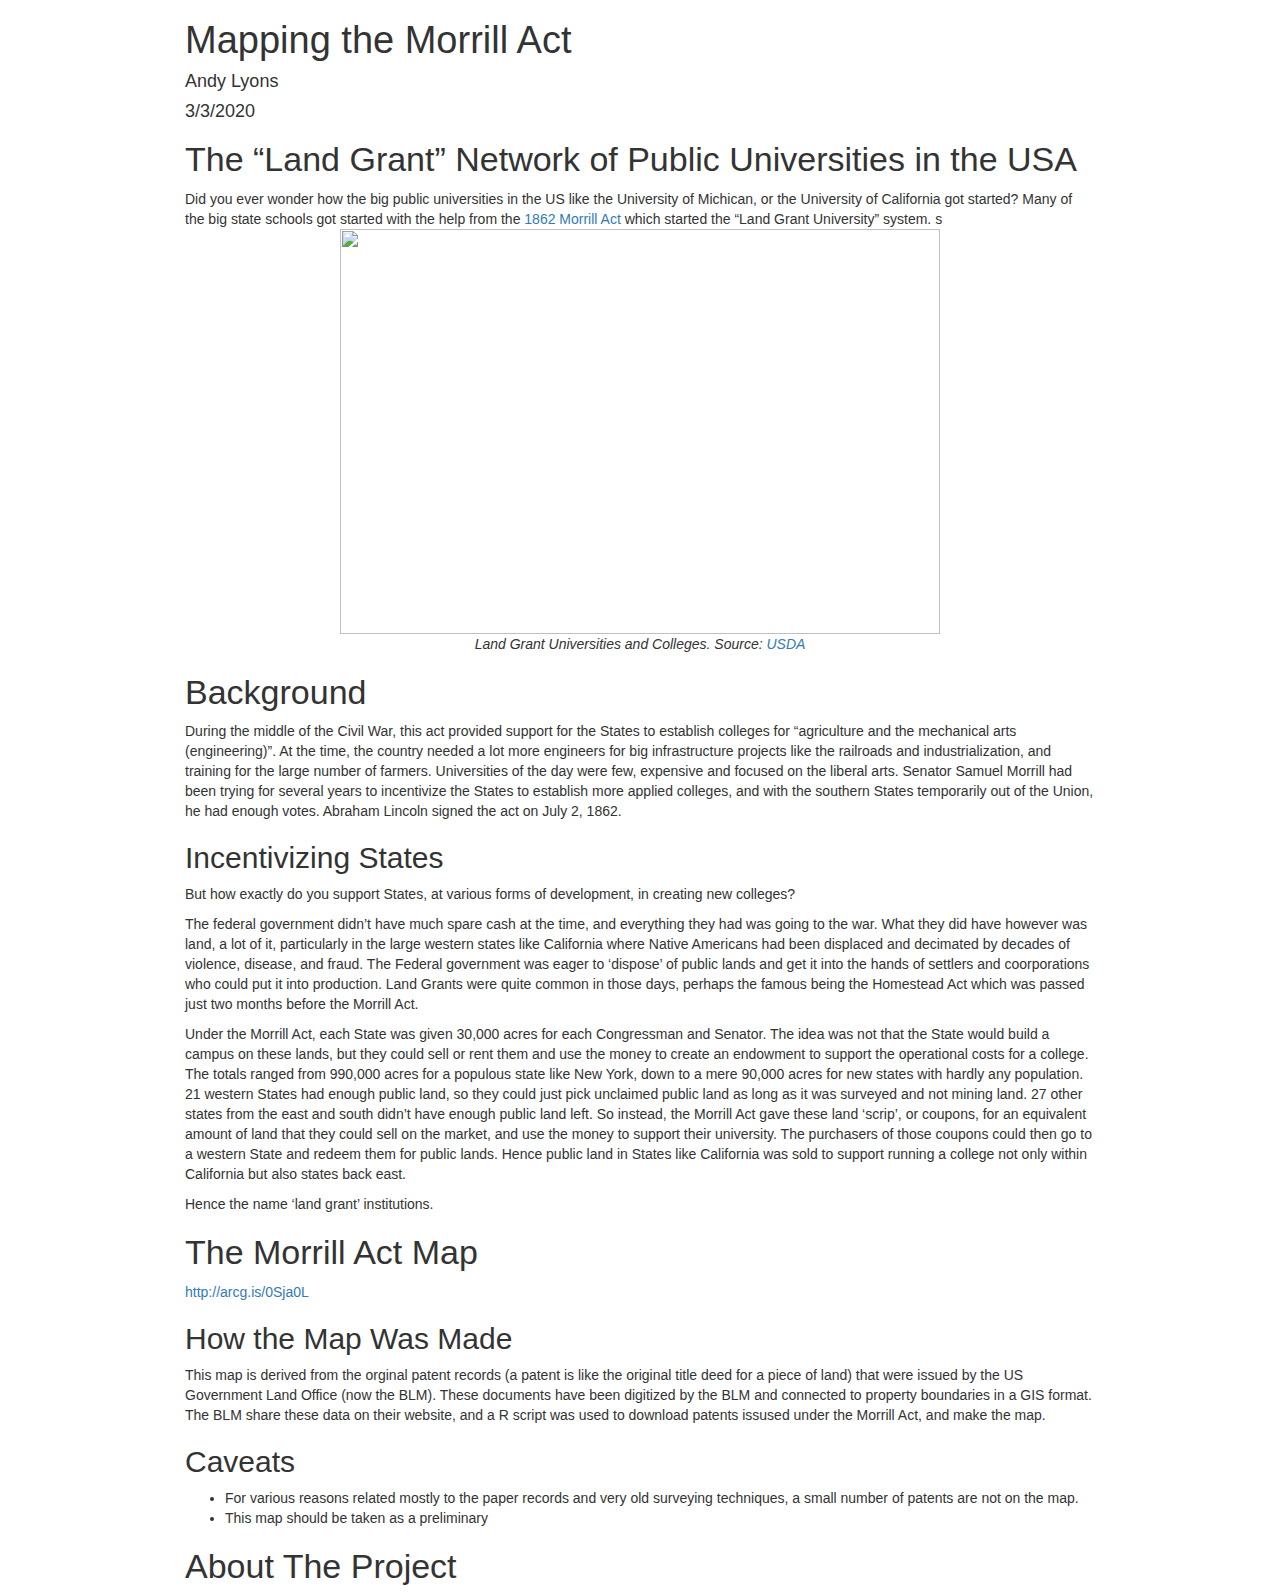
==== docs/index.html @ ad0f4455 "Update to docs" ====
<!DOCTYPE html>

<html>

<head>

<meta charset="utf-8" />
<meta name="generator" content="pandoc" />
<meta http-equiv="X-UA-Compatible" content="IE=EDGE" />


<meta name="author" content="Andy Lyons" />


<title>Mapping the Morrill Act</title>

<script src="lib/jquery-1.11.3/jquery.min.js"></script>
<meta name="viewport" content="width=device-width, initial-scale=1" />
<link href="lib/bootstrap-3.3.5/css/bootstrap.min.css" rel="stylesheet" />
<script src="lib/bootstrap-3.3.5/js/bootstrap.min.js"></script>
<script src="lib/bootstrap-3.3.5/shim/html5shiv.min.js"></script>
<script src="lib/bootstrap-3.3.5/shim/respond.min.js"></script>
<script src="lib/navigation-1.1/tabsets.js"></script>
<link href="lib/highlightjs-9.12.0/default.css" rel="stylesheet" />
<script src="lib/highlightjs-9.12.0/highlight.js"></script>

<style type="text/css">code{white-space: pre;}</style>
<style type="text/css">
  pre:not([class]) {
    background-color: white;
  }
</style>
<script type="text/javascript">
if (window.hljs) {
  hljs.configure({languages: []});
  hljs.initHighlightingOnLoad();
  if (document.readyState && document.readyState === "complete") {
    window.setTimeout(function() { hljs.initHighlighting(); }, 0);
  }
}
</script>



<style type="text/css">
h1 {
  font-size: 34px;
}
h1.title {
  font-size: 38px;
}
h2 {
  font-size: 30px;
}
h3 {
  font-size: 24px;
}
h4 {
  font-size: 18px;
}
h5 {
  font-size: 16px;
}
h6 {
  font-size: 12px;
}
.table th:not([align]) {
  text-align: left;
}
</style>




<style type = "text/css">
.main-container {
  max-width: 940px;
  margin-left: auto;
  margin-right: auto;
}
code {
  color: inherit;
  background-color: rgba(0, 0, 0, 0.04);
}
img {
  max-width:100%;
}
.tabbed-pane {
  padding-top: 12px;
}
.html-widget {
  margin-bottom: 20px;
}
button.code-folding-btn:focus {
  outline: none;
}
summary {
  display: list-item;
}
</style>



<!-- tabsets -->

<style type="text/css">
.tabset-dropdown > .nav-tabs {
  display: inline-table;
  max-height: 500px;
  min-height: 44px;
  overflow-y: auto;
  background: white;
  border: 1px solid #ddd;
  border-radius: 4px;
}

.tabset-dropdown > .nav-tabs > li.active:before {
  content: "";
  font-family: 'Glyphicons Halflings';
  display: inline-block;
  padding: 10px;
  border-right: 1px solid #ddd;
}

.tabset-dropdown > .nav-tabs.nav-tabs-open > li.active:before {
  content: "&#xe258;";
  border: none;
}

.tabset-dropdown > .nav-tabs.nav-tabs-open:before {
  content: "";
  font-family: 'Glyphicons Halflings';
  display: inline-block;
  padding: 10px;
  border-right: 1px solid #ddd;
}

.tabset-dropdown > .nav-tabs > li.active {
  display: block;
}

.tabset-dropdown > .nav-tabs > li > a,
.tabset-dropdown > .nav-tabs > li > a:focus,
.tabset-dropdown > .nav-tabs > li > a:hover {
  border: none;
  display: inline-block;
  border-radius: 4px;
  background-color: transparent;
}

.tabset-dropdown > .nav-tabs.nav-tabs-open > li {
  display: block;
  float: none;
}

.tabset-dropdown > .nav-tabs > li {
  display: none;
}
</style>

<!-- code folding -->




</head>

<body>


<div class="container-fluid main-container">




<div class="fluid-row" id="header">



<h1 class="title toc-ignore">Mapping the Morrill Act</h1>
<h4 class="author">Andy Lyons</h4>
<h4 class="date">3/3/2020</h4>

</div>


<div id="the-land-grant-network-of-public-universities-in-the-usa" class="section level1">
<h1>The “Land Grant” Network of Public Universities in the USA</h1>
Did you ever wonder how the big public universities in the US like the University of Michican, or the University of California got started? Many of the big state schools got started with the help from the <a href="https://en.wikipedia.org/wiki/Morrill_Land-Grant_Acts">1862 Morrill Act</a> which started the “Land Grant University” system. s
<p style="text-align:center;">
<img src="images/usda-land-grant-colleges-map-2019-03-18_800x540.png" style="width:600px; height:405px;"/><br><span style="font-style:italic;">Land Grant Universities and Colleges. Source: <a href="https://nifa.usda.gov/resource/land-grant-colleges-and-universities-map
">USDA</a></span>
</p>
</div>
<div id="background" class="section level1">
<h1>Background</h1>
<p>During the middle of the Civil War, this act provided support for the States to establish colleges for “agriculture and the mechanical arts (engineering)”. At the time, the country needed a lot more engineers for big infrastructure projects like the railroads and industrialization, and training for the large number of farmers. Universities of the day were few, expensive and focused on the liberal arts. Senator Samuel Morrill had been trying for several years to incentivize the States to establish more applied colleges, and with the southern States temporarily out of the Union, he had enough votes. Abraham Lincoln signed the act on July 2, 1862.</p>
<div id="incentivizing-states" class="section level2">
<h2>Incentivizing States</h2>
<p>But how exactly do you support States, at various forms of development, in creating new colleges?</p>
<p>The federal government didn’t have much spare cash at the time, and everything they had was going to the war. What they did have however was land, a lot of it, particularly in the large western states like California where Native Americans had been displaced and decimated by decades of violence, disease, and fraud. The Federal government was eager to ‘dispose’ of public lands and get it into the hands of settlers and coorporations who could put it into production. Land Grants were quite common in those days, perhaps the famous being the Homestead Act which was passed just two months before the Morrill Act.</p>
<p>Under the Morrill Act, each State was given 30,000 acres for each Congressman and Senator. The idea was not that the State would build a campus on these lands, but they could sell or rent them and use the money to create an endowment to support the operational costs for a college. The totals ranged from 990,000 acres for a populous state like New York, down to a mere 90,000 acres for new states with hardly any population. 21 western States had enough public land, so they could just pick unclaimed public land as long as it was surveyed and not mining land. 27 other states from the east and south didn’t have enough public land left. So instead, the Morrill Act gave these land ‘scrip’, or coupons, for an equivalent amount of land that they could sell on the market, and use the money to support their university. The purchasers of those coupons could then go to a western State and redeem them for public lands. Hence public land in States like California was sold to support running a college not only within California but also states back east.</p>
<p>Hence the name ‘land grant’ institutions.</p>
</div>
</div>
<div id="the-morrill-act-map" class="section level1">
<h1>The Morrill Act Map</h1>
<p><a href="http://arcg.is/0Sja0L" class="uri">http://arcg.is/0Sja0L</a></p>
<div id="how-the-map-was-made" class="section level2">
<h2>How the Map Was Made</h2>
<p>This map is derived from the orginal patent records (a patent is like the original title deed for a piece of land) that were issued by the US Government Land Office (now the BLM). These documents have been digitized by the BLM and connected to property boundaries in a GIS format. The BLM share these data on their website, and a R script was used to download patents issused under the Morrill Act, and make the map.</p>
</div>
<div id="caveats" class="section level2">
<h2>Caveats</h2>
<ul>
<li>For various reasons related mostly to the paper records and very old surveying techniques, a small number of patents are not on the map.</li>
<li>This map should be taken as a preliminary</li>
</ul>
</div>
</div>
<div id="about-the-project" class="section level1">
<h1>About The Project</h1>
</div>




</div>

<script>

// add bootstrap table styles to pandoc tables
function bootstrapStylePandocTables() {
  $('tr.header').parent('thead').parent('table').addClass('table table-condensed');
}
$(document).ready(function () {
  bootstrapStylePandocTables();
});


</script>

<!-- tabsets -->

<script>
$(document).ready(function () {
  window.buildTabsets("TOC");
});

$(document).ready(function () {
  $('.tabset-dropdown > .nav-tabs > li').click(function () {
    $(this).parent().toggleClass('nav-tabs-open')
  });
});
</script>

<!-- code folding -->


<!-- dynamically load mathjax for compatibility with self-contained -->
<script>
  (function () {
    var script = document.createElement("script");
    script.type = "text/javascript";
    script.src  = "https://mathjax.rstudio.com/latest/MathJax.js?config=TeX-AMS-MML_HTMLorMML";
    document.getElementsByTagName("head")[0].appendChild(script);
  })();
</script>

</body>
</html>
---- docs/lib/highlightjs-9.12.0/default.css ----
.hljs-literal {
  color: #990073;
}

.hljs-number {
  color: #099;
}

.hljs-comment {
  color: #998;
  font-style: italic;
}

.hljs-keyword {
  color: #900;
  font-weight: bold;
}

.hljs-string {
  color: #d14;
}
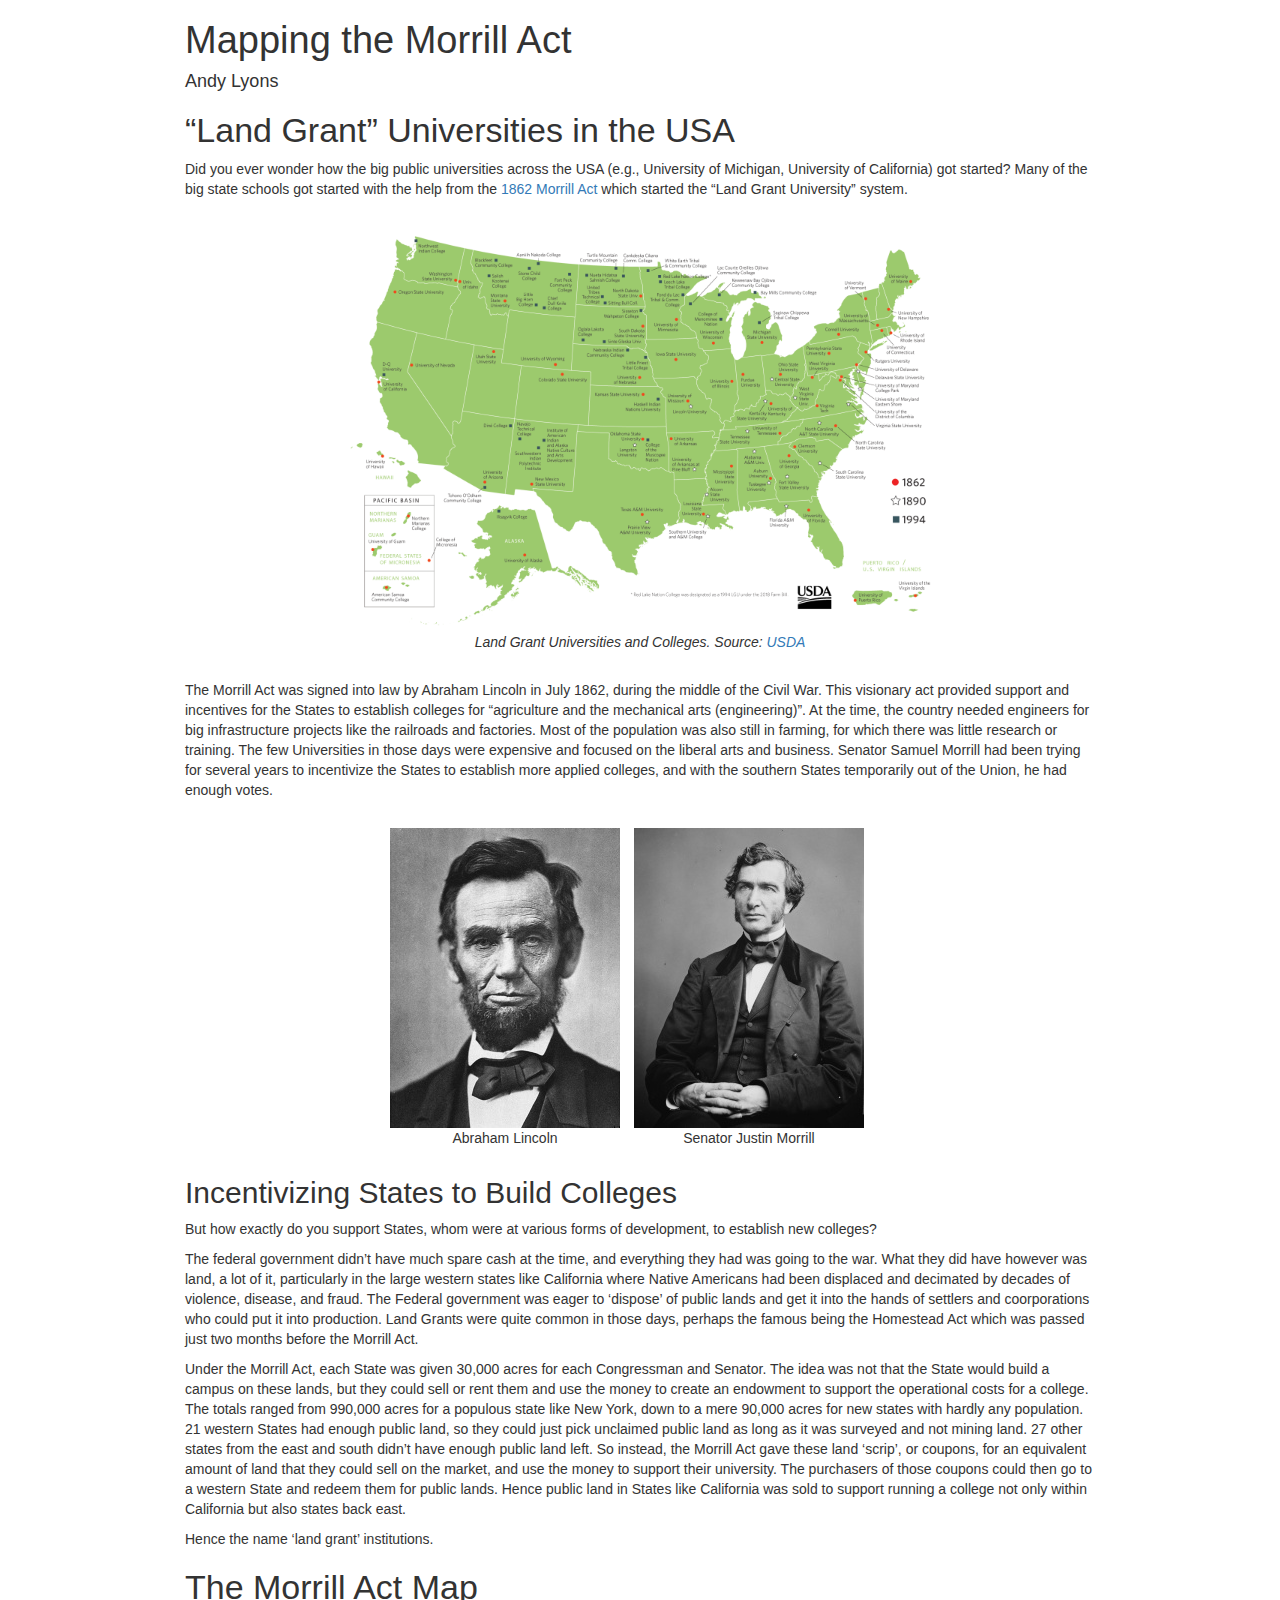
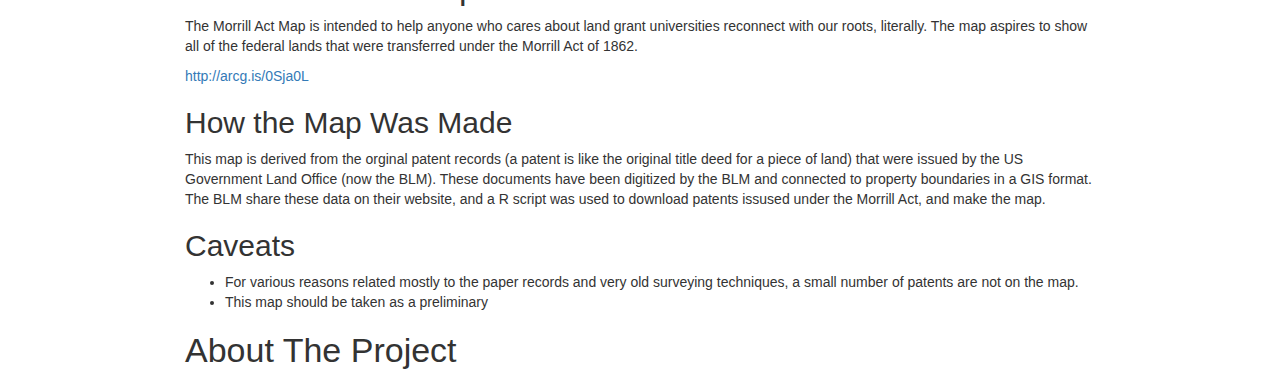
==== commit 90457025: "Updated docs, RData files" ====
--- a/docs/index.html
+++ b/docs/index.html
@@ -179,25 +179,29 @@
 
 <h1 class="title toc-ignore">Mapping the Morrill Act</h1>
 <h4 class="author">Andy Lyons</h4>
-<h4 class="date">3/3/2020</h4>
-
-</div>
-
-
-<div id="the-land-grant-network-of-public-universities-in-the-usa" class="section level1">
-<h1>The “Land Grant” Network of Public Universities in the USA</h1>
-Did you ever wonder how the big public universities in the US like the University of Michican, or the University of California got started? Many of the big state schools got started with the help from the <a href="https://en.wikipedia.org/wiki/Morrill_Land-Grant_Acts">1862 Morrill Act</a> which started the “Land Grant University” system. s
-<p style="text-align:center;">
+
+</div>
+
+
+<div id="land-grant-universities-in-the-usa" class="section level1">
+<h1>“Land Grant” Universities in the USA</h1>
+<p>Did you ever wonder how the big public universities across the USA (e.g., University of Michigan, University of California) got started? Many of the big state schools got started with the help from the <a href="https://en.wikipedia.org/wiki/Morrill_Land-Grant_Acts">1862 Morrill Act</a> which started the “Land Grant University” system.</p>
+<p style="margin:2em 0; text-align:center;">
 <img src="images/usda-land-grant-colleges-map-2019-03-18_800x540.png" style="width:600px; height:405px;"/><br><span style="font-style:italic;">Land Grant Universities and Colleges. Source: <a href="https://nifa.usda.gov/resource/land-grant-colleges-and-universities-map
 ">USDA</a></span>
 </p>
-</div>
-<div id="background" class="section level1">
-<h1>Background</h1>
-<p>During the middle of the Civil War, this act provided support for the States to establish colleges for “agriculture and the mechanical arts (engineering)”. At the time, the country needed a lot more engineers for big infrastructure projects like the railroads and industrialization, and training for the large number of farmers. Universities of the day were few, expensive and focused on the liberal arts. Senator Samuel Morrill had been trying for several years to incentivize the States to establish more applied colleges, and with the southern States temporarily out of the Union, he had enough votes. Abraham Lincoln signed the act on July 2, 1862.</p>
-<div id="incentivizing-states" class="section level2">
-<h2>Incentivizing States</h2>
-<p>But how exactly do you support States, at various forms of development, in creating new colleges?</p>
+<p>The Morrill Act was signed into law by Abraham Lincoln in July 1862, during the middle of the Civil War. This visionary act provided support and incentives for the States to establish colleges for “agriculture and the mechanical arts (engineering)”. At the time, the country needed engineers for big infrastructure projects like the railroads and factories. Most of the population was also still in farming, for which there was little research or training. The few Universities in those days were expensive and focused on the liberal arts and business. Senator Samuel Morrill had been trying for several years to incentivize the States to establish more applied colleges, and with the southern States temporarily out of the Union, he had enough votes.</p>
+<div style="width:500px; margin:2em auto;">
+<div style="text-align:center; display:inline-block; margin-right:10px;">
+<img src="images/lincoln_230x300.jpg" style="width:230px; height:300px;"/><br/>Abraham Lincoln
+</div>
+<div style="text-align:center; display:inline-block;">
+<img src="images/justin-smith-morrill_230x300.jpg" style="width:230px; height:300px;"/><br/>Senator Justin Morrill
+</div>
+</div>
+<div id="incentivizing-states-to-build-colleges" class="section level2">
+<h2>Incentivizing States to Build Colleges</h2>
+<p>But how exactly do you support States, whom were at various forms of development, to establish new colleges?</p>
 <p>The federal government didn’t have much spare cash at the time, and everything they had was going to the war. What they did have however was land, a lot of it, particularly in the large western states like California where Native Americans had been displaced and decimated by decades of violence, disease, and fraud. The Federal government was eager to ‘dispose’ of public lands and get it into the hands of settlers and coorporations who could put it into production. Land Grants were quite common in those days, perhaps the famous being the Homestead Act which was passed just two months before the Morrill Act.</p>
 <p>Under the Morrill Act, each State was given 30,000 acres for each Congressman and Senator. The idea was not that the State would build a campus on these lands, but they could sell or rent them and use the money to create an endowment to support the operational costs for a college. The totals ranged from 990,000 acres for a populous state like New York, down to a mere 90,000 acres for new states with hardly any population. 21 western States had enough public land, so they could just pick unclaimed public land as long as it was surveyed and not mining land. 27 other states from the east and south didn’t have enough public land left. So instead, the Morrill Act gave these land ‘scrip’, or coupons, for an equivalent amount of land that they could sell on the market, and use the money to support their university. The purchasers of those coupons could then go to a western State and redeem them for public lands. Hence public land in States like California was sold to support running a college not only within California but also states back east.</p>
 <p>Hence the name ‘land grant’ institutions.</p>
@@ -205,6 +209,7 @@
 </div>
 <div id="the-morrill-act-map" class="section level1">
 <h1>The Morrill Act Map</h1>
+<p>The Morrill Act Map is intended to help anyone who cares about land grant universities reconnect with our roots, literally. The map aspires to show all of the federal lands that were transferred under the Morrill Act of 1862.</p>
 <p><a href="http://arcg.is/0Sja0L" class="uri">http://arcg.is/0Sja0L</a></p>
 <div id="how-the-map-was-made" class="section level2">
 <h2>How the Map Was Made</h2>
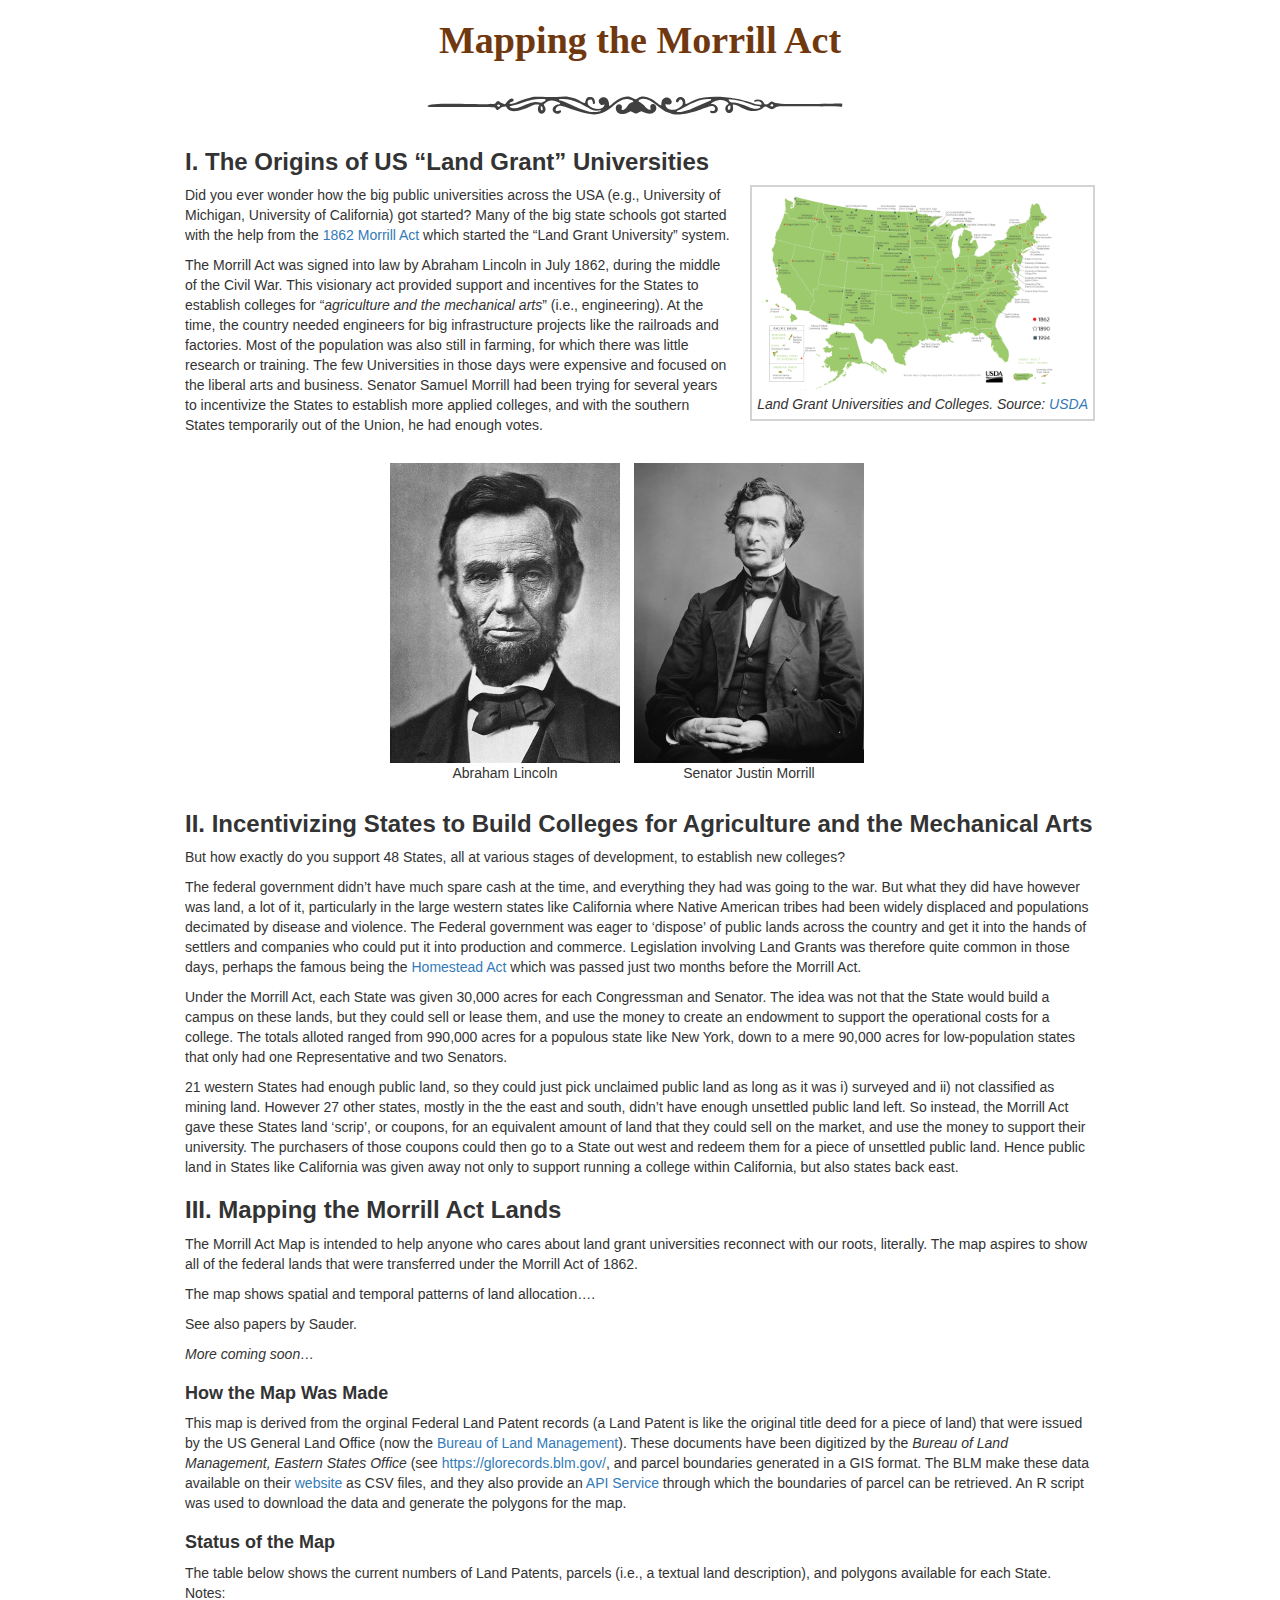
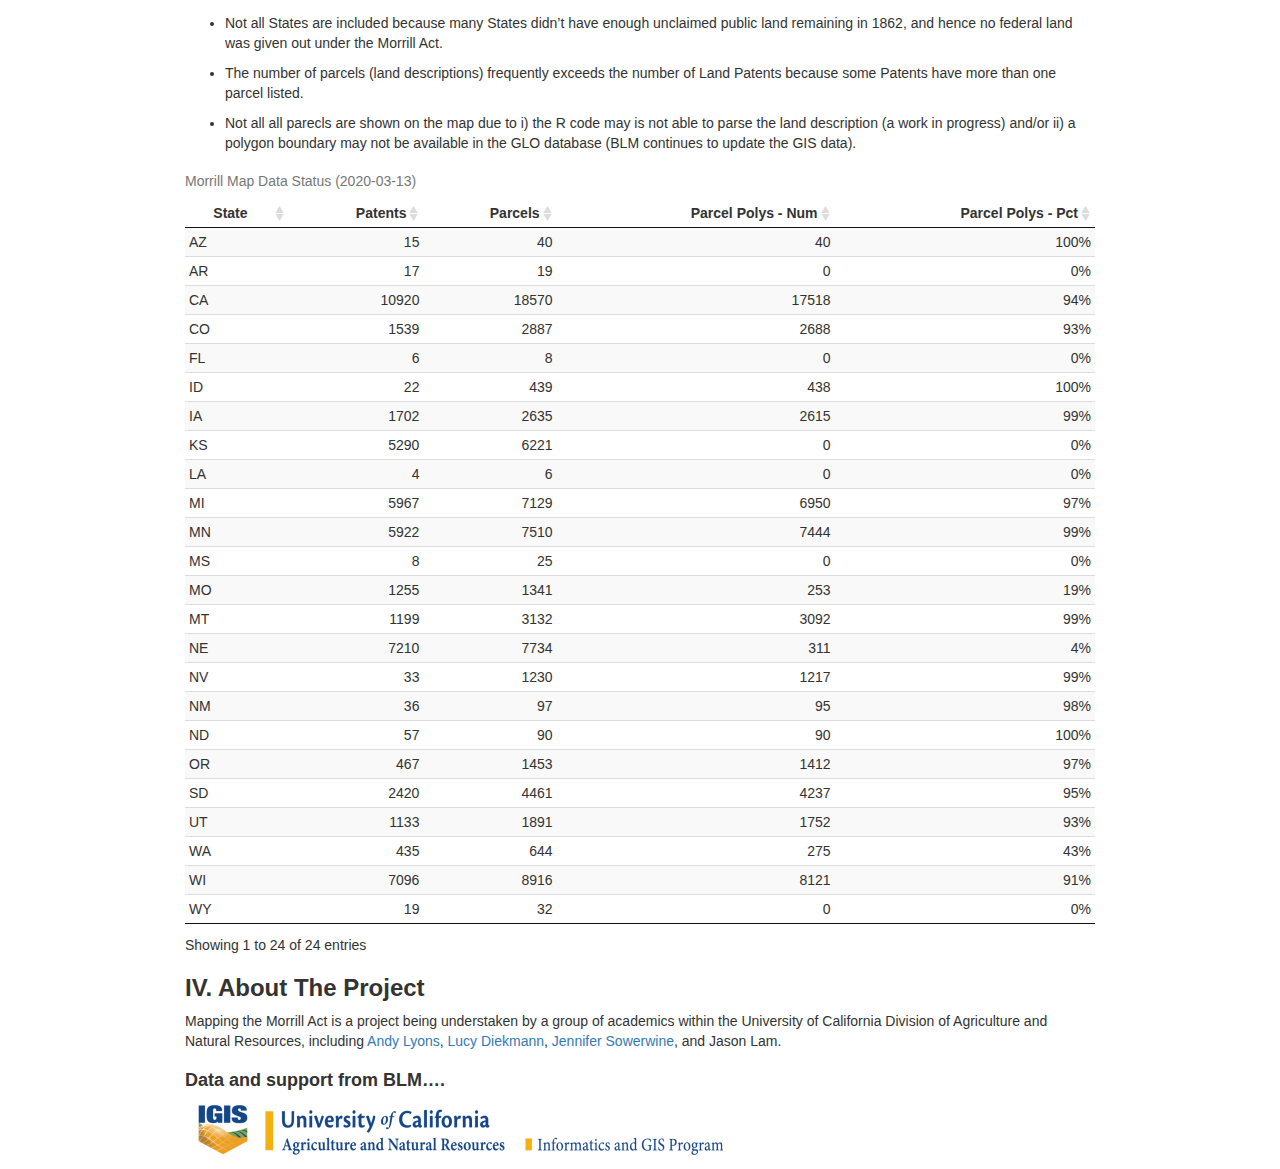
==== commit 823de91d: "updated website" ====
--- a/docs/index.html
+++ b/docs/index.html
@@ -9,12 +9,11 @@
 <meta http-equiv="X-UA-Compatible" content="IE=EDGE" />
 
 
-<meta name="author" content="Andy Lyons" />
 
 
 <title>Mapping the Morrill Act</title>
 
-<script src="lib/jquery-1.11.3/jquery.min.js"></script>
+<script src="lib/jquery-1.12.4/jquery.min.js"></script>
 <meta name="viewport" content="width=device-width, initial-scale=1" />
 <link href="lib/bootstrap-3.3.5/css/bootstrap.min.css" rel="stylesheet" />
 <script src="lib/bootstrap-3.3.5/js/bootstrap.min.js"></script>
@@ -23,6 +22,14 @@
 <script src="lib/navigation-1.1/tabsets.js"></script>
 <link href="lib/highlightjs-9.12.0/default.css" rel="stylesheet" />
 <script src="lib/highlightjs-9.12.0/highlight.js"></script>
+<script src="lib/htmlwidgets-1.5.1/htmlwidgets.js"></script>
+<link href="lib/datatables-css-0.0.0/datatables-crosstalk.css" rel="stylesheet" />
+<script src="lib/datatables-binding-0.12/datatables.js"></script>
+<link href="lib/dt-core-1.10.20/css/jquery.dataTables.min.css" rel="stylesheet" />
+<link href="lib/dt-core-1.10.20/css/jquery.dataTables.extra.css" rel="stylesheet" />
+<script src="lib/dt-core-1.10.20/js/jquery.dataTables.min.js"></script>
+<link href="lib/crosstalk-1.0.0/css/crosstalk.css" rel="stylesheet" />
+<script src="lib/crosstalk-1.0.0/js/crosstalk.min.js"></script>
 
 <style type="text/css">code{white-space: pre;}</style>
 <style type="text/css">
@@ -69,6 +76,7 @@
 }
 </style>
 
+<link rel="stylesheet" href="morrill-map.css" type="text/css" />
 
 
 
@@ -178,19 +186,21 @@
 
 
 <h1 class="title toc-ignore">Mapping the Morrill Act</h1>
-<h4 class="author">Andy Lyons</h4>
-
-</div>
-
-
-<div id="land-grant-universities-in-the-usa" class="section level1">
-<h1>“Land Grant” Universities in the USA</h1>
+
+</div>
+
+
+<div style="width:440px; margin:2em auto;">
+<img src="images/vintage-decorative-divider.svg" style="width:430px;" />
+</div>
+<div id="i.-the-origins-of-us-land-grant-universities" class="section level1">
+<h1>I. The Origins of US “Land Grant” Universities</h1>
+<div style="float:right; border:2px solid lightgray; padding:5px; margin-left:20px;">
+<img src="images/usda-land-grant-colleges-map-2019-03-18_800x540.png" style="width:300px; height:202px;"/><br><span style="font-style:italic;">Land Grant Universities and Colleges. Source: <a href="https://nifa.usda.gov/resource/land-grant-colleges-and-universities-map
+">USDA</a></span>
+</div>
 <p>Did you ever wonder how the big public universities across the USA (e.g., University of Michigan, University of California) got started? Many of the big state schools got started with the help from the <a href="https://en.wikipedia.org/wiki/Morrill_Land-Grant_Acts">1862 Morrill Act</a> which started the “Land Grant University” system.</p>
-<p style="margin:2em 0; text-align:center;">
-<img src="images/usda-land-grant-colleges-map-2019-03-18_800x540.png" style="width:600px; height:405px;"/><br><span style="font-style:italic;">Land Grant Universities and Colleges. Source: <a href="https://nifa.usda.gov/resource/land-grant-colleges-and-universities-map
-">USDA</a></span>
-</p>
-<p>The Morrill Act was signed into law by Abraham Lincoln in July 1862, during the middle of the Civil War. This visionary act provided support and incentives for the States to establish colleges for “agriculture and the mechanical arts (engineering)”. At the time, the country needed engineers for big infrastructure projects like the railroads and factories. Most of the population was also still in farming, for which there was little research or training. The few Universities in those days were expensive and focused on the liberal arts and business. Senator Samuel Morrill had been trying for several years to incentivize the States to establish more applied colleges, and with the southern States temporarily out of the Union, he had enough votes.</p>
+<p>The Morrill Act was signed into law by Abraham Lincoln in July 1862, during the middle of the Civil War. This visionary act provided support and incentives for the States to establish colleges for “<em>agriculture and the mechanical arts</em>” (i.e., engineering). At the time, the country needed engineers for big infrastructure projects like the railroads and factories. Most of the population was also still in farming, for which there was little research or training. The few Universities in those days were expensive and focused on the liberal arts and business. Senator Samuel Morrill had been trying for several years to incentivize the States to establish more applied colleges, and with the southern States temporarily out of the Union, he had enough votes.</p>
 <div style="width:500px; margin:2em auto;">
 <div style="text-align:center; display:inline-block; margin-right:10px;">
 <img src="images/lincoln_230x300.jpg" style="width:230px; height:300px;"/><br/>Abraham Lincoln
@@ -199,32 +209,43 @@
 <img src="images/justin-smith-morrill_230x300.jpg" style="width:230px; height:300px;"/><br/>Senator Justin Morrill
 </div>
 </div>
-<div id="incentivizing-states-to-build-colleges" class="section level2">
-<h2>Incentivizing States to Build Colleges</h2>
-<p>But how exactly do you support States, whom were at various forms of development, to establish new colleges?</p>
-<p>The federal government didn’t have much spare cash at the time, and everything they had was going to the war. What they did have however was land, a lot of it, particularly in the large western states like California where Native Americans had been displaced and decimated by decades of violence, disease, and fraud. The Federal government was eager to ‘dispose’ of public lands and get it into the hands of settlers and coorporations who could put it into production. Land Grants were quite common in those days, perhaps the famous being the Homestead Act which was passed just two months before the Morrill Act.</p>
-<p>Under the Morrill Act, each State was given 30,000 acres for each Congressman and Senator. The idea was not that the State would build a campus on these lands, but they could sell or rent them and use the money to create an endowment to support the operational costs for a college. The totals ranged from 990,000 acres for a populous state like New York, down to a mere 90,000 acres for new states with hardly any population. 21 western States had enough public land, so they could just pick unclaimed public land as long as it was surveyed and not mining land. 27 other states from the east and south didn’t have enough public land left. So instead, the Morrill Act gave these land ‘scrip’, or coupons, for an equivalent amount of land that they could sell on the market, and use the money to support their university. The purchasers of those coupons could then go to a western State and redeem them for public lands. Hence public land in States like California was sold to support running a college not only within California but also states back east.</p>
-<p>Hence the name ‘land grant’ institutions.</p>
-</div>
-</div>
-<div id="the-morrill-act-map" class="section level1">
-<h1>The Morrill Act Map</h1>
+</div>
+<div id="ii.-incentivizing-states-to-build-colleges-for-agriculture-and-the-mechanical-arts" class="section level1">
+<h1>II. Incentivizing States to Build Colleges for Agriculture and the Mechanical Arts</h1>
+<p>But how exactly do you support 48 States, all at various stages of development, to establish new colleges?</p>
+<p>The federal government didn’t have much spare cash at the time, and everything they had was going to the war. But what they did have however was land, a lot of it, particularly in the large western states like California where Native American tribes had been widely displaced and populations decimated by disease and violence. The Federal government was eager to ‘dispose’ of public lands across the country and get it into the hands of settlers and companies who could put it into production and commerce. Legislation involving Land Grants was therefore quite common in those days, perhaps the famous being the <a href="https://en.wikipedia.org/wiki/Homestead_Acts" target="_blank">Homestead Act</a> which was passed just two months before the Morrill Act.</p>
+<p>Under the Morrill Act, each State was given 30,000 acres for each Congressman and Senator. The idea was not that the State would build a campus on these lands, but they could sell or lease them, and use the money to create an endowment to support the operational costs for a college. The totals alloted ranged from 990,000 acres for a populous state like New York, down to a mere 90,000 acres for low-population states that only had one Representative and two Senators.</p>
+<p>21 western States had enough public land, so they could just pick unclaimed public land as long as it was i) surveyed and ii) not classified as mining land. However 27 other states, mostly in the the east and south, didn’t have enough unsettled public land left. So instead, the Morrill Act gave these States land ‘scrip’, or coupons, for an equivalent amount of land that they could sell on the market, and use the money to support their university. The purchasers of those coupons could then go to a State out west and redeem them for a piece of unsettled public land. Hence public land in States like California was given away not only to support running a college within California, but also states back east.</p>
+</div>
+<div id="iii.-mapping-the-morrill-act-lands" class="section level1">
+<h1>III. Mapping the Morrill Act Lands</h1>
 <p>The Morrill Act Map is intended to help anyone who cares about land grant universities reconnect with our roots, literally. The map aspires to show all of the federal lands that were transferred under the Morrill Act of 1862.</p>
-<p><a href="http://arcg.is/0Sja0L" class="uri">http://arcg.is/0Sja0L</a></p>
+<p>The map shows spatial and temporal patterns of land allocation….</p>
+<p>See also papers by Sauder.</p>
+<p><em>More coming soon…</em></p>
 <div id="how-the-map-was-made" class="section level2">
 <h2>How the Map Was Made</h2>
-<p>This map is derived from the orginal patent records (a patent is like the original title deed for a piece of land) that were issued by the US Government Land Office (now the BLM). These documents have been digitized by the BLM and connected to property boundaries in a GIS format. The BLM share these data on their website, and a R script was used to download patents issused under the Morrill Act, and make the map.</p>
-</div>
-<div id="caveats" class="section level2">
-<h2>Caveats</h2>
+<p>This map is derived from the orginal Federal Land Patent records (a Land Patent is like the original title deed for a piece of land) that were issued by the US General Land Office (now the <a href="https://www.blm.gov/">Bureau of Land Management</a>). These documents have been digitized by the <em>Bureau of Land Management, Eastern States Office</em> (see <a href="https://glorecords.blm.gov/">https://glorecords.blm.gov/</a>, and parcel boundaries generated in a GIS format. The BLM make these data available on their <a href="https://glorecords.blm.gov/BulkData/default.aspx" target="_blank">website</a> as CSV files, and they also provide an <a href="https://gis.blm.gov/arcgis/rest/services/Cadastral/BLM_Natl_PLSS_CadNSDI/MapServer/exts/CadastralSpecialServices/FindLD">API Service</a> through which the boundaries of parcel can be retrieved. An R script was used to download the data and generate the polygons for the map.</p>
+</div>
+<div id="status-of-the-map" class="section level2">
+<h2>Status of the Map</h2>
+<p>The table below shows the current numbers of Land Patents, parcels (i.e., a textual land description), and polygons available for each State. Notes:</p>
 <ul>
-<li>For various reasons related mostly to the paper records and very old surveying techniques, a small number of patents are not on the map.</li>
-<li>This map should be taken as a preliminary</li>
+<li><p>Not all States are included because many States didn’t have enough unclaimed public land remaining in 1862, and hence no federal land was given out under the Morrill Act.</p></li>
+<li><p>The number of parcels (land descriptions) frequently exceeds the number of Land Patents because some Patents have more than one parcel listed.</p></li>
+<li><p>Not all all parecls are shown on the map due to i) the R code may is not able to parse the land description (a work in progress) and/or ii) a polygon boundary may not be available in the GLO database (BLM continues to update the GIS data).</p></li>
 </ul>
-</div>
-</div>
-<div id="about-the-project" class="section level1">
-<h1>About The Project</h1>
+<div id="htmlwidget-960216ea86884bf7d4e1" style="width:100%;height:auto;" class="datatables html-widget"></div>
+<script type="application/json" data-for="htmlwidget-960216ea86884bf7d4e1">{"x":{"filter":"none","caption":"<caption>Morrill Map Data Status (2020-03-13)<\/caption>","autoHideNavigation":true,"data":[["AZ","AR","CA","CO","FL","ID","IA","KS","LA","MI","MN","MS","MO","MT","NE","NV","NM","ND","OR","SD","UT","WA","WI","WY"],[15,17,10920,1539,6,22,1702,5290,4,5967,5922,8,1255,1199,7210,33,36,57,467,2420,1133,435,7096,19],[40,19,18570,2887,8,439,2635,6221,6,7129,7510,25,1341,3132,7734,1230,97,90,1453,4461,1891,644,8916,32],[40,0,17518,2688,0,438,2615,0,0,6950,7444,0,253,3092,311,1217,95,90,1412,4237,1752,275,8121,0],[1,0,0.94,0.93,0,1,0.99,0,0,0.97,0.99,0,0.19,0.99,0.04,0.99,0.98,1,0.97,0.95,0.93,0.43,0.91,0]],"container":"<table class=\"row-border stripe hover compact\">\n  <thead>\n    <tr>\n      <th>State<\/th>\n      <th>Patents<\/th>\n      <th>Parcels<\/th>\n      <th>Parcel Polys - Num<\/th>\n      <th>Parcel Polys - Pct<\/th>\n    <\/tr>\n  <\/thead>\n<\/table>","options":{"paging":false,"searching":false,"columnDefs":[{"className":"dt-right","targets":[1,2,3,4]}],"order":[],"autoWidth":false,"orderClasses":false,"rowCallback":"function(row, data) {\nDTWidget.formatPercentage(this, row, data, 4, 0, 3, \",\", \".\");\n}"}},"evals":["options.rowCallback"],"jsHooks":[]}</script>
+</div>
+</div>
+<div id="iv.-about-the-project" class="section level1">
+<h1>IV. About The Project</h1>
+<p>Mapping the Morrill Act is a project being understaken by a group of academics within the University of California Division of Agriculture and Natural Resources, including <a href="https://ucanr.edu/?facultyid=32909" target="_blank">Andy Lyons</a>, <a href="http://cesantaclara.ucanr.edu/Programs/contact/?facultyid=40005" target="_blank">Lucy Diekmann</a>, <a href="https://ucanr.edu/?facultyid=5143" target="_blank">Jennifer Sowerwine</a>, and Jason Lam.</p>
+<div id="data-and-support-from-blm." class="section level2">
+<h2>Data and support from BLM….</h2>
+<p><img src="images/igis-anr-horizontal_550x58.png" /></p>
+</div>
 </div>
 
 
--- a/docs/lib/datatables-css-0.0.0/datatables-crosstalk.css
+++ b/docs/lib/datatables-css-0.0.0/datatables-crosstalk.css
@@ -0,0 +1,7 @@
+.dt-crosstalk-fade {
+  opacity: 0.2;
+}
+
+html body div.DTS div.dataTables_scrollBody {
+  background: none;
+}
--- a/docs/lib/crosstalk-1.0.0/css/crosstalk.css
+++ b/docs/lib/crosstalk-1.0.0/css/crosstalk.css
@@ -0,0 +1,27 @@
+/* Adjust margins outwards, so column contents line up with the edges of the
+   parent of container-fluid. */
+.container-fluid.crosstalk-bscols {
+  margin-left: -30px;
+  margin-right: -30px;
+  white-space: normal;
+}
+
+/* But don't adjust the margins outwards if we're directly under the body,
+   i.e. we were the top-level of something at the console. */
+body > .container-fluid.crosstalk-bscols {
+  margin-left: auto;
+  margin-right: auto;
+}
+
+.crosstalk-input-checkboxgroup .crosstalk-options-group .crosstalk-options-column {
+  display: inline-block;
+  padding-right: 12px;
+  vertical-align: top;
+}
+
+@media only screen and (max-width:480px) {
+  .crosstalk-input-checkboxgroup .crosstalk-options-group .crosstalk-options-column {
+    display: block;
+    padding-right: inherit;
+  }
+}
--- a/docs/morrill-map.css
+++ b/docs/morrill-map.css
@@ -0,0 +1,19 @@
+.title {
+  color: #70380f;
+  font-family: 'Palatino Linotype', Palatino, serif;
+  font-weight: bold;
+  font-size: 38px;
+  text-align: center;
+}
+h1 {
+  font-family: 'Lucida Sans Unicode', 'Lucida Grande', sans-serif;
+  color: 404040;
+  font-weight: bold;
+  font-size: 24px;
+}
+h2 {
+  font-family: 'Lucida Sans Unicode', 'Lucida Grande', sans-serif;
+  color: 202020;
+  font-weight: bold;
+  font-size: 18px;
+}
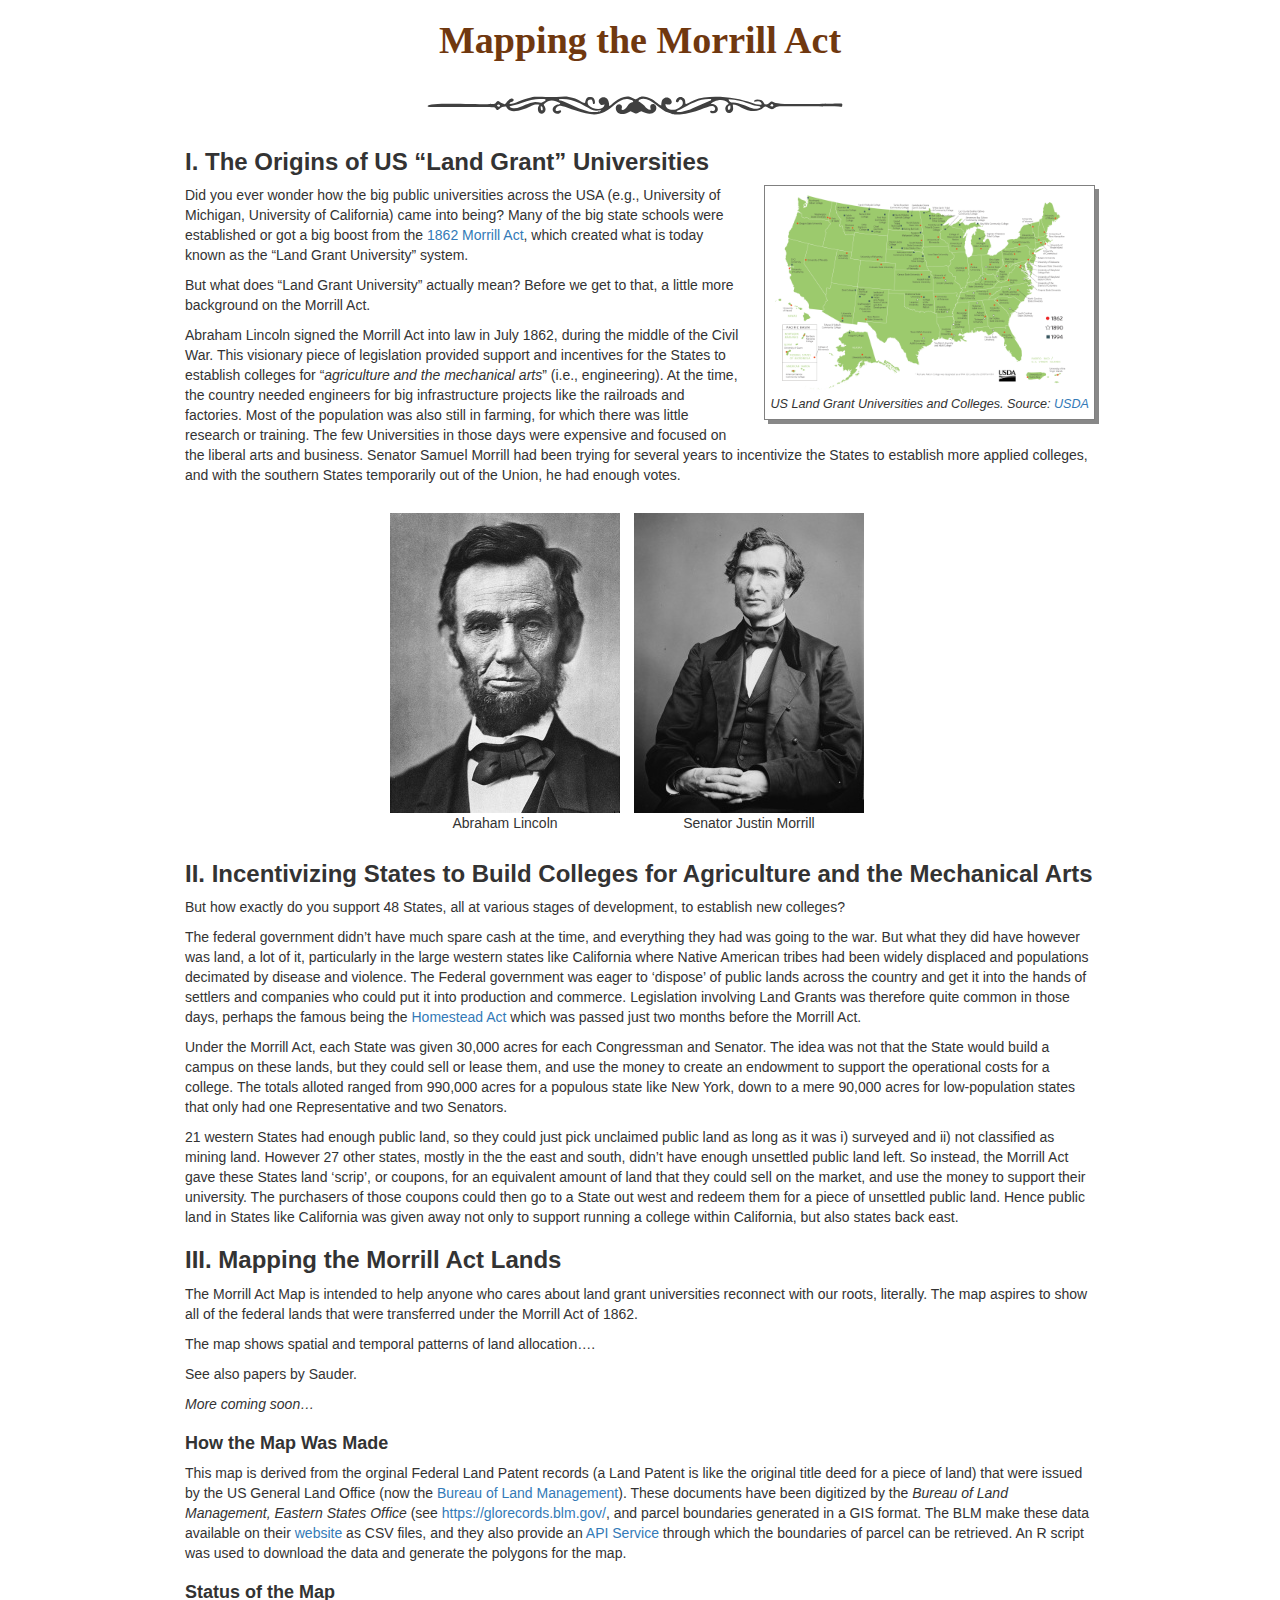
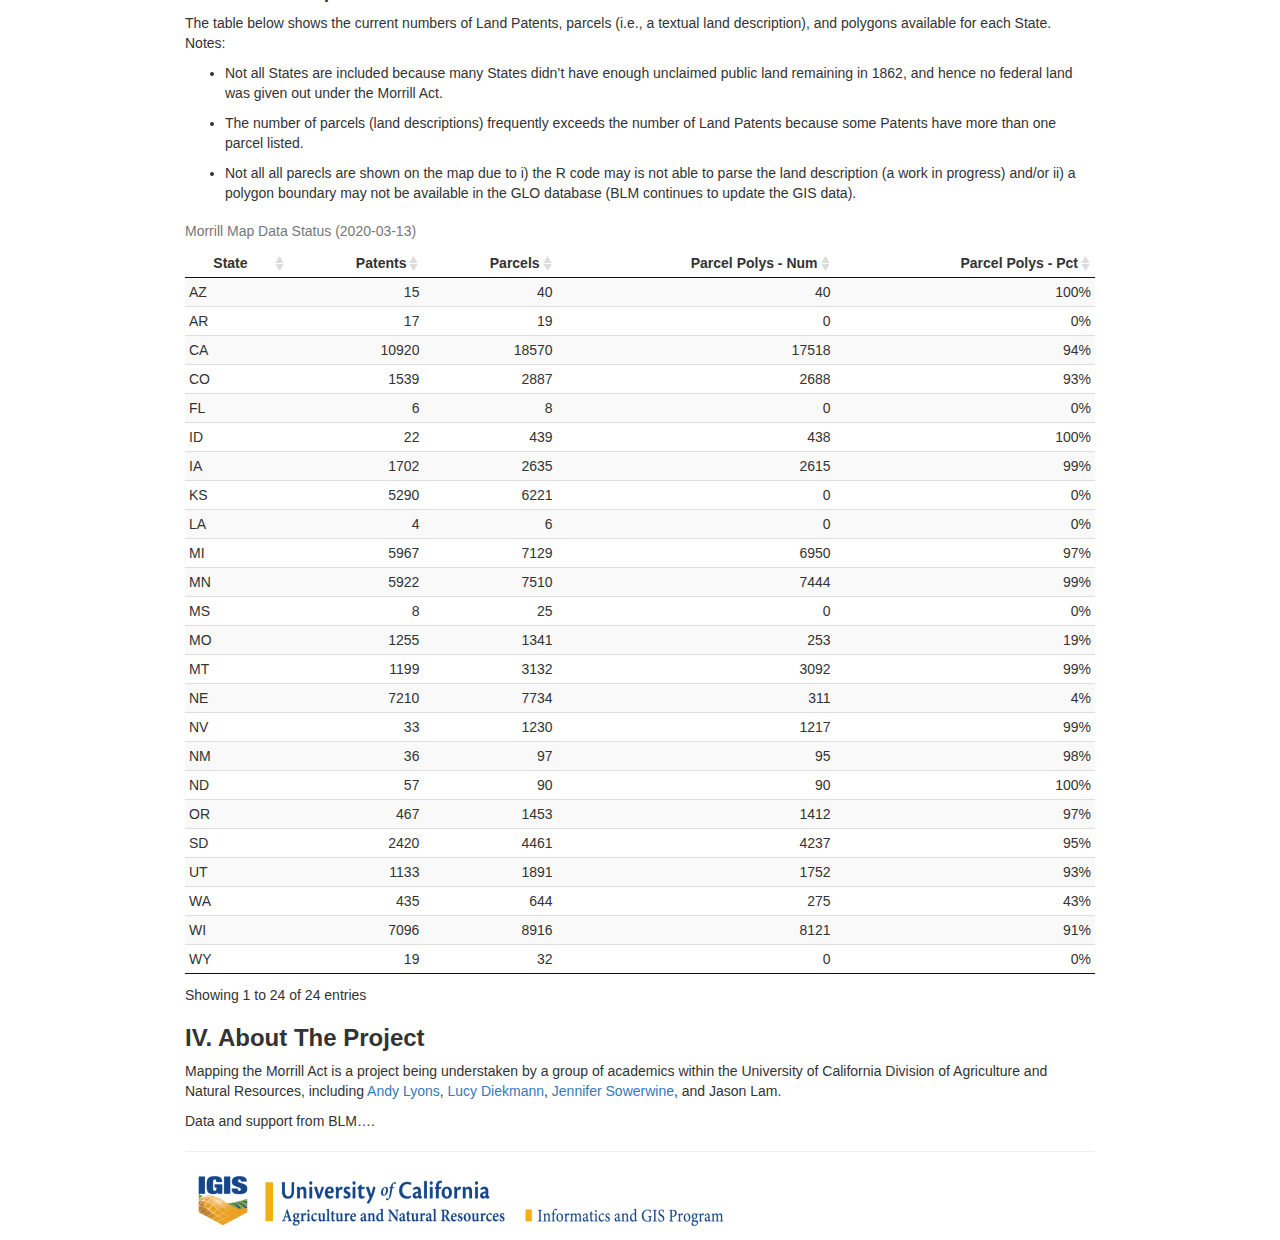
==== commit f341bdb2: "Updated index.html" ====
--- a/docs/index.html
+++ b/docs/index.html
@@ -195,12 +195,13 @@
 </div>
 <div id="i.-the-origins-of-us-land-grant-universities" class="section level1">
 <h1>I. The Origins of US “Land Grant” Universities</h1>
-<div style="float:right; border:2px solid lightgray; padding:5px; margin-left:20px;">
-<img src="images/usda-land-grant-colleges-map-2019-03-18_800x540.png" style="width:300px; height:202px;"/><br><span style="font-style:italic;">Land Grant Universities and Colleges. Source: <a href="https://nifa.usda.gov/resource/land-grant-colleges-and-universities-map
+<div style="float:right; border:1px solid gray; padding:5px; margin-left:20px; margin-bottom:10px; box-shadow:4px 4px #888888;">
+<a href="https://nifa.usda.gov/sites/default/files/resource/LGU-Map-03-18-19.pdf" target="_blank"><img src="images/usda-land-grant-colleges-map-2019-03-18_800x540.png" style="width:300px; height:202px;"/></a><br><span style="font-style:italic; font-size: 90%;">US Land Grant Universities and Colleges. Source: <a href="https://nifa.usda.gov/resource/land-grant-colleges-and-universities-map
 ">USDA</a></span>
 </div>
-<p>Did you ever wonder how the big public universities across the USA (e.g., University of Michigan, University of California) got started? Many of the big state schools got started with the help from the <a href="https://en.wikipedia.org/wiki/Morrill_Land-Grant_Acts">1862 Morrill Act</a> which started the “Land Grant University” system.</p>
-<p>The Morrill Act was signed into law by Abraham Lincoln in July 1862, during the middle of the Civil War. This visionary act provided support and incentives for the States to establish colleges for “<em>agriculture and the mechanical arts</em>” (i.e., engineering). At the time, the country needed engineers for big infrastructure projects like the railroads and factories. Most of the population was also still in farming, for which there was little research or training. The few Universities in those days were expensive and focused on the liberal arts and business. Senator Samuel Morrill had been trying for several years to incentivize the States to establish more applied colleges, and with the southern States temporarily out of the Union, he had enough votes.</p>
+<p>Did you ever wonder how the big public universities across the USA (e.g., University of Michigan, University of California) came into being? Many of the big state schools were established or got a big boost from the <a href="https://en.wikipedia.org/wiki/Morrill_Land-Grant_Acts">1862 Morrill Act</a>, which created what is today known as the “Land Grant University” system.</p>
+<p>But what does “Land Grant University” actually mean? Before we get to that, a little more background on the Morrill Act.</p>
+<p>Abraham Lincoln signed the Morrill Act into law in July 1862, during the middle of the Civil War. This visionary piece of legislation provided support and incentives for the States to establish colleges for “<em>agriculture and the mechanical arts</em>” (i.e., engineering). At the time, the country needed engineers for big infrastructure projects like the railroads and factories. Most of the population was also still in farming, for which there was little research or training. The few Universities in those days were expensive and focused on the liberal arts and business. Senator Samuel Morrill had been trying for several years to incentivize the States to establish more applied colleges, and with the southern States temporarily out of the Union, he had enough votes.</p>
 <div style="width:500px; margin:2em auto;">
 <div style="text-align:center; display:inline-block; margin-right:10px;">
 <img src="images/lincoln_230x300.jpg" style="width:230px; height:300px;"/><br/>Abraham Lincoln
@@ -242,10 +243,9 @@
 <div id="iv.-about-the-project" class="section level1">
 <h1>IV. About The Project</h1>
 <p>Mapping the Morrill Act is a project being understaken by a group of academics within the University of California Division of Agriculture and Natural Resources, including <a href="https://ucanr.edu/?facultyid=32909" target="_blank">Andy Lyons</a>, <a href="http://cesantaclara.ucanr.edu/Programs/contact/?facultyid=40005" target="_blank">Lucy Diekmann</a>, <a href="https://ucanr.edu/?facultyid=5143" target="_blank">Jennifer Sowerwine</a>, and Jason Lam.</p>
-<div id="data-and-support-from-blm." class="section level2">
-<h2>Data and support from BLM….</h2>
+<p>Data and support from BLM….</p>
+<hr />
 <p><img src="images/igis-anr-horizontal_550x58.png" /></p>
-</div>
 </div>
 
 
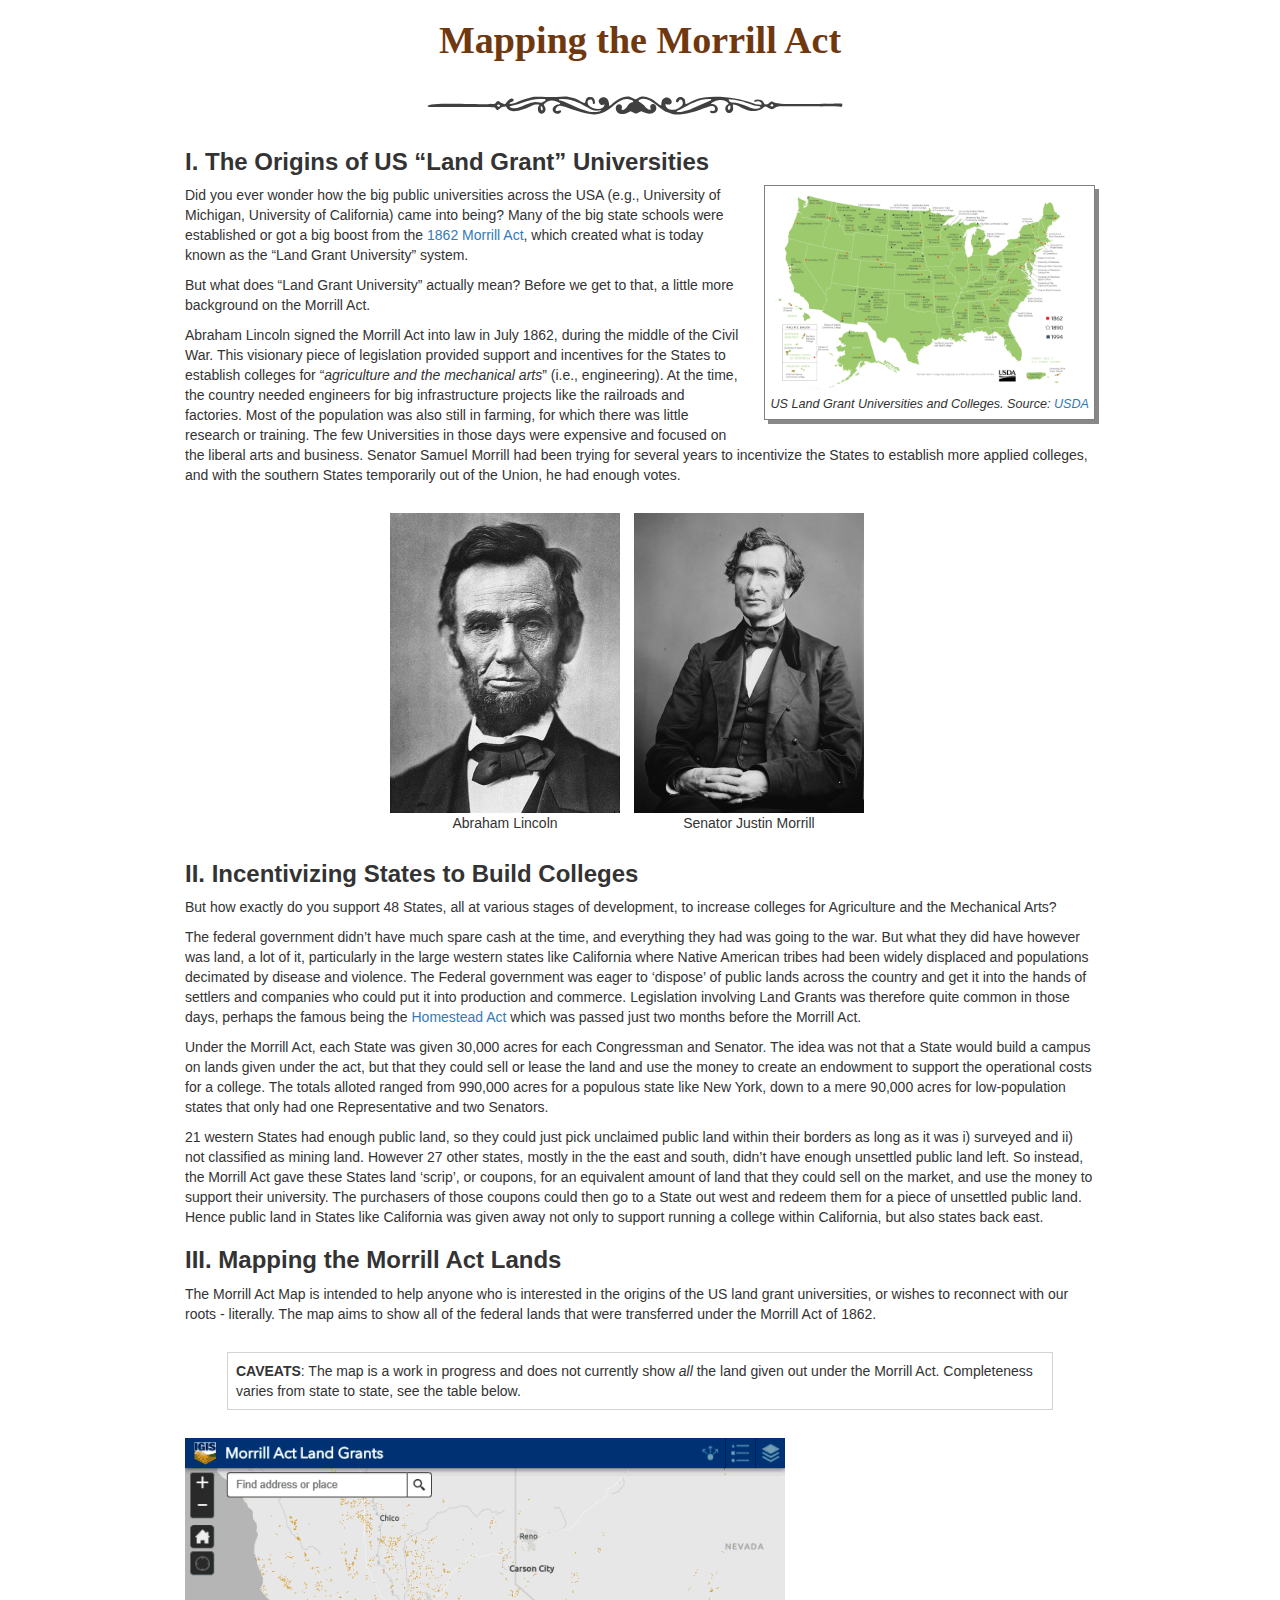
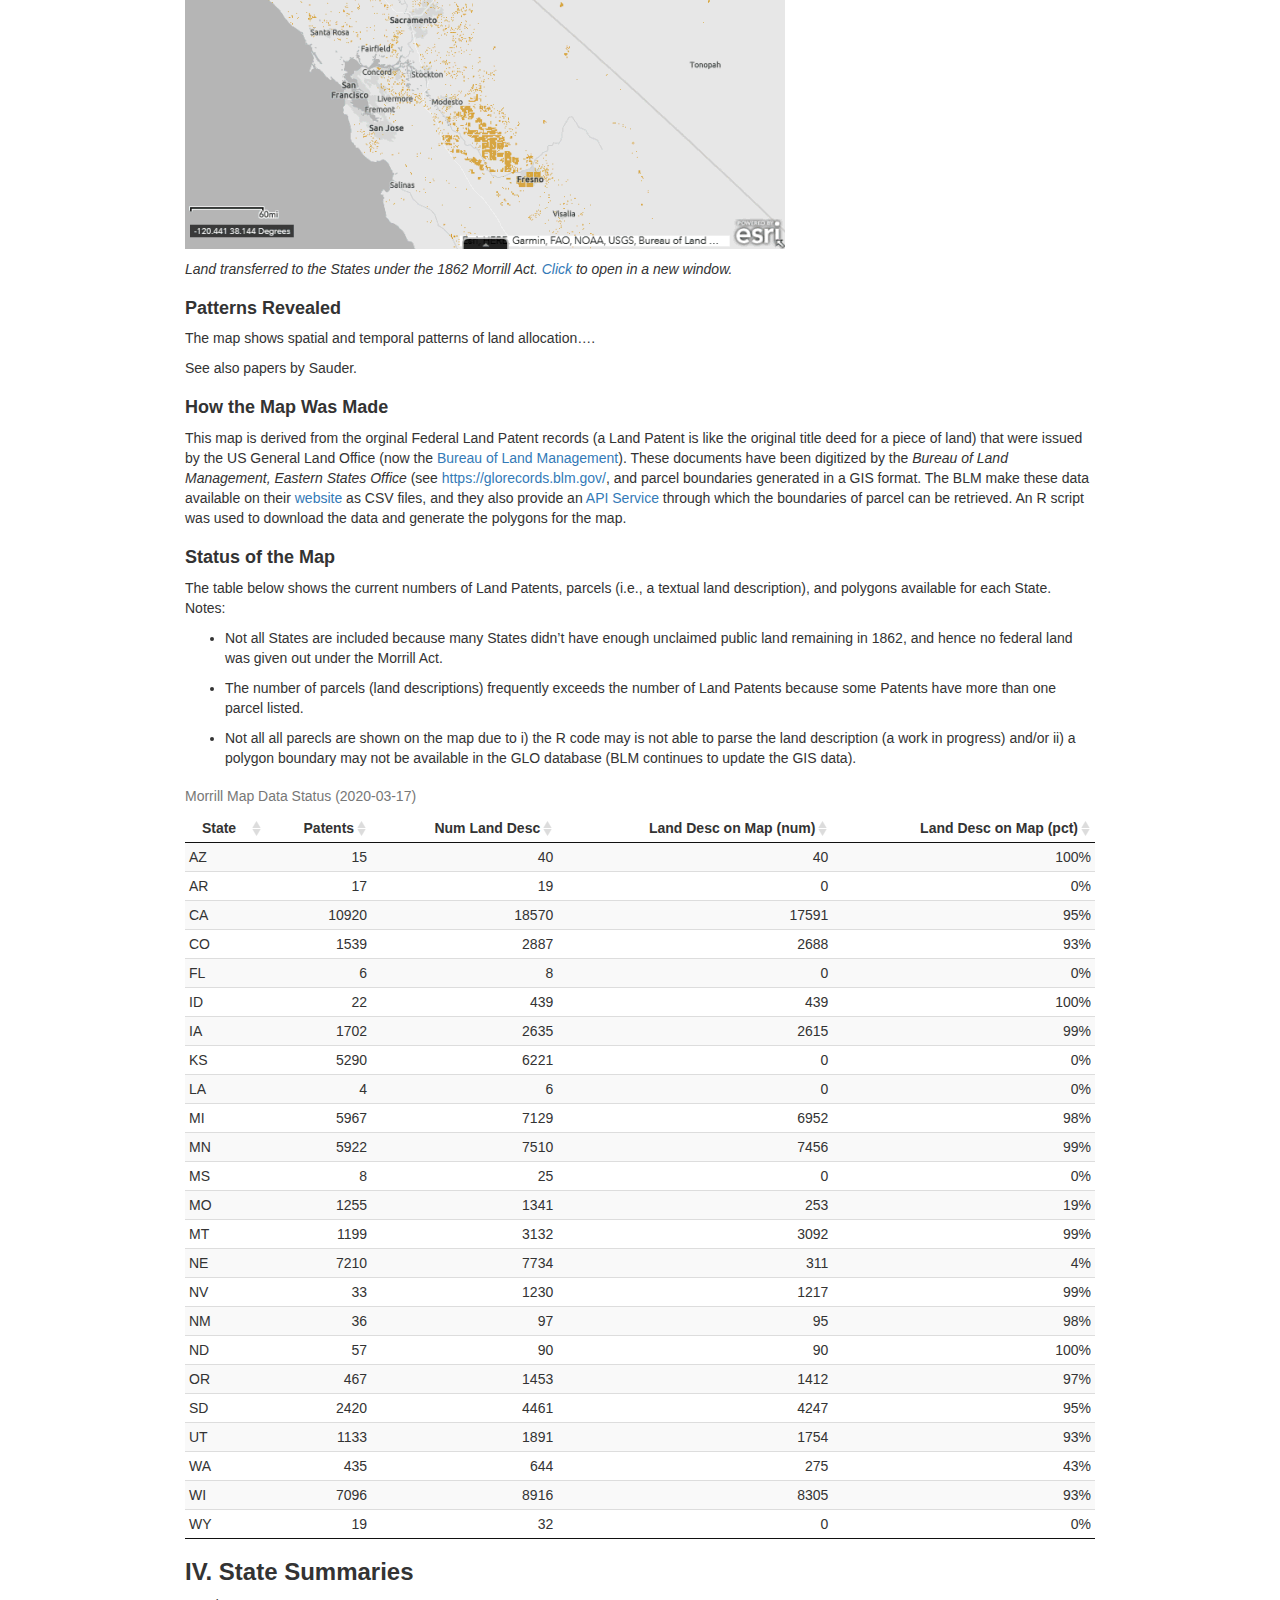
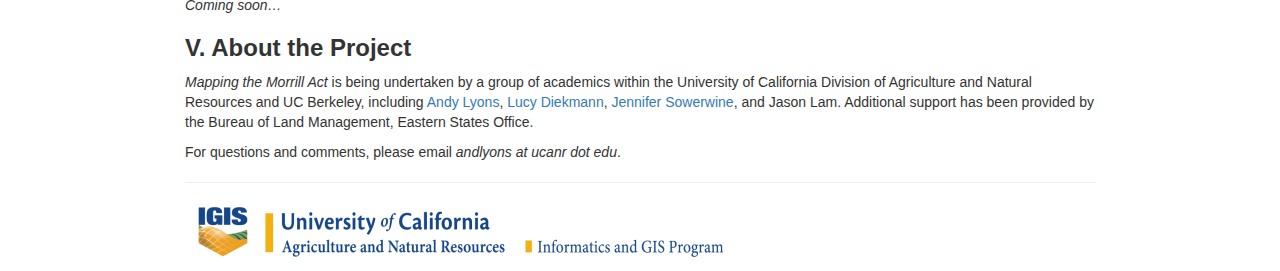
==== commit 6b93c54c: "Updated scripts and index.html" ====
--- a/docs/index.html
+++ b/docs/index.html
@@ -211,19 +211,26 @@
 </div>
 </div>
 </div>
-<div id="ii.-incentivizing-states-to-build-colleges-for-agriculture-and-the-mechanical-arts" class="section level1">
-<h1>II. Incentivizing States to Build Colleges for Agriculture and the Mechanical Arts</h1>
-<p>But how exactly do you support 48 States, all at various stages of development, to establish new colleges?</p>
+<div id="ii.-incentivizing-states-to-build-colleges" class="section level1">
+<h1>II. Incentivizing States to Build Colleges</h1>
+<p>But how exactly do you support 48 States, all at various stages of development, to increase colleges for Agriculture and the Mechanical Arts?</p>
 <p>The federal government didn’t have much spare cash at the time, and everything they had was going to the war. But what they did have however was land, a lot of it, particularly in the large western states like California where Native American tribes had been widely displaced and populations decimated by disease and violence. The Federal government was eager to ‘dispose’ of public lands across the country and get it into the hands of settlers and companies who could put it into production and commerce. Legislation involving Land Grants was therefore quite common in those days, perhaps the famous being the <a href="https://en.wikipedia.org/wiki/Homestead_Acts" target="_blank">Homestead Act</a> which was passed just two months before the Morrill Act.</p>
-<p>Under the Morrill Act, each State was given 30,000 acres for each Congressman and Senator. The idea was not that the State would build a campus on these lands, but they could sell or lease them, and use the money to create an endowment to support the operational costs for a college. The totals alloted ranged from 990,000 acres for a populous state like New York, down to a mere 90,000 acres for low-population states that only had one Representative and two Senators.</p>
-<p>21 western States had enough public land, so they could just pick unclaimed public land as long as it was i) surveyed and ii) not classified as mining land. However 27 other states, mostly in the the east and south, didn’t have enough unsettled public land left. So instead, the Morrill Act gave these States land ‘scrip’, or coupons, for an equivalent amount of land that they could sell on the market, and use the money to support their university. The purchasers of those coupons could then go to a State out west and redeem them for a piece of unsettled public land. Hence public land in States like California was given away not only to support running a college within California, but also states back east.</p>
+<p>Under the Morrill Act, each State was given 30,000 acres for each Congressman and Senator. The idea was not that a State would build a campus on lands given under the act, but that they could sell or lease the land and use the money to create an endowment to support the operational costs for a college. The totals alloted ranged from 990,000 acres for a populous state like New York, down to a mere 90,000 acres for low-population states that only had one Representative and two Senators.</p>
+<p>21 western States had enough public land, so they could just pick unclaimed public land within their borders as long as it was i) surveyed and ii) not classified as mining land. However 27 other states, mostly in the the east and south, didn’t have enough unsettled public land left. So instead, the Morrill Act gave these States land ‘scrip’, or coupons, for an equivalent amount of land that they could sell on the market, and use the money to support their university. The purchasers of those coupons could then go to a State out west and redeem them for a piece of unsettled public land. Hence public land in States like California was given away not only to support running a college within California, but also states back east.</p>
 </div>
 <div id="iii.-mapping-the-morrill-act-lands" class="section level1">
 <h1>III. Mapping the Morrill Act Lands</h1>
-<p>The Morrill Act Map is intended to help anyone who cares about land grant universities reconnect with our roots, literally. The map aspires to show all of the federal lands that were transferred under the Morrill Act of 1862.</p>
+<p>The Morrill Act Map is intended to help anyone who is interested in the origins of the US land grant universities, or wishes to reconnect with our roots - literally. The map aims to show all of the federal lands that were transferred under the Morrill Act of 1862.</p>
+<div style="margin:2em 3em; padding:8px; border:1px solid lightgray;">
+<strong>CAVEATS</strong>: The map is a work in progress and does not currently show <em>all</em> the land given out under the Morrill Act. Completeness varies from state to state, see the table below.
+</div>
+<p><a href="http://arcg.is/0bWLHe" target="_blank"><img src="images/morrill-map-agol_600x411x256.png"/ style="width:600px; height:411px;"></a></p>
+<p><em>Land transferred to the States under the 1862 Morrill Act. <a href="http://arcg.is/0bWLHe" target="_blank">Click</a> to open in a new window.</em></p>
+<div id="patterns-revealed" class="section level2">
+<h2>Patterns Revealed</h2>
 <p>The map shows spatial and temporal patterns of land allocation….</p>
 <p>See also papers by Sauder.</p>
-<p><em>More coming soon…</em></p>
+</div>
 <div id="how-the-map-was-made" class="section level2">
 <h2>How the Map Was Made</h2>
 <p>This map is derived from the orginal Federal Land Patent records (a Land Patent is like the original title deed for a piece of land) that were issued by the US General Land Office (now the <a href="https://www.blm.gov/">Bureau of Land Management</a>). These documents have been digitized by the <em>Bureau of Land Management, Eastern States Office</em> (see <a href="https://glorecords.blm.gov/">https://glorecords.blm.gov/</a>, and parcel boundaries generated in a GIS format. The BLM make these data available on their <a href="https://glorecords.blm.gov/BulkData/default.aspx" target="_blank">website</a> as CSV files, and they also provide an <a href="https://gis.blm.gov/arcgis/rest/services/Cadastral/BLM_Natl_PLSS_CadNSDI/MapServer/exts/CadastralSpecialServices/FindLD">API Service</a> through which the boundaries of parcel can be retrieved. An R script was used to download the data and generate the polygons for the map.</p>
@@ -236,16 +243,20 @@
 <li><p>The number of parcels (land descriptions) frequently exceeds the number of Land Patents because some Patents have more than one parcel listed.</p></li>
 <li><p>Not all all parecls are shown on the map due to i) the R code may is not able to parse the land description (a work in progress) and/or ii) a polygon boundary may not be available in the GLO database (BLM continues to update the GIS data).</p></li>
 </ul>
-<div id="htmlwidget-960216ea86884bf7d4e1" style="width:100%;height:auto;" class="datatables html-widget"></div>
-<script type="application/json" data-for="htmlwidget-960216ea86884bf7d4e1">{"x":{"filter":"none","caption":"<caption>Morrill Map Data Status (2020-03-13)<\/caption>","autoHideNavigation":true,"data":[["AZ","AR","CA","CO","FL","ID","IA","KS","LA","MI","MN","MS","MO","MT","NE","NV","NM","ND","OR","SD","UT","WA","WI","WY"],[15,17,10920,1539,6,22,1702,5290,4,5967,5922,8,1255,1199,7210,33,36,57,467,2420,1133,435,7096,19],[40,19,18570,2887,8,439,2635,6221,6,7129,7510,25,1341,3132,7734,1230,97,90,1453,4461,1891,644,8916,32],[40,0,17518,2688,0,438,2615,0,0,6950,7444,0,253,3092,311,1217,95,90,1412,4237,1752,275,8121,0],[1,0,0.94,0.93,0,1,0.99,0,0,0.97,0.99,0,0.19,0.99,0.04,0.99,0.98,1,0.97,0.95,0.93,0.43,0.91,0]],"container":"<table class=\"row-border stripe hover compact\">\n  <thead>\n    <tr>\n      <th>State<\/th>\n      <th>Patents<\/th>\n      <th>Parcels<\/th>\n      <th>Parcel Polys - Num<\/th>\n      <th>Parcel Polys - Pct<\/th>\n    <\/tr>\n  <\/thead>\n<\/table>","options":{"paging":false,"searching":false,"columnDefs":[{"className":"dt-right","targets":[1,2,3,4]}],"order":[],"autoWidth":false,"orderClasses":false,"rowCallback":"function(row, data) {\nDTWidget.formatPercentage(this, row, data, 4, 0, 3, \",\", \".\");\n}"}},"evals":["options.rowCallback"],"jsHooks":[]}</script>
-</div>
-</div>
-<div id="iv.-about-the-project" class="section level1">
-<h1>IV. About The Project</h1>
-<p>Mapping the Morrill Act is a project being understaken by a group of academics within the University of California Division of Agriculture and Natural Resources, including <a href="https://ucanr.edu/?facultyid=32909" target="_blank">Andy Lyons</a>, <a href="http://cesantaclara.ucanr.edu/Programs/contact/?facultyid=40005" target="_blank">Lucy Diekmann</a>, <a href="https://ucanr.edu/?facultyid=5143" target="_blank">Jennifer Sowerwine</a>, and Jason Lam.</p>
-<p>Data and support from BLM….</p>
+<div id="htmlwidget-4b7bc360eca6b5bc0677" style="width:100%;height:auto;" class="datatables html-widget"></div>
+<script type="application/json" data-for="htmlwidget-4b7bc360eca6b5bc0677">{"x":{"filter":"none","caption":"<caption>Morrill Map Data Status (2020-03-17)<\/caption>","autoHideNavigation":true,"data":[["AZ","AR","CA","CO","FL","ID","IA","KS","LA","MI","MN","MS","MO","MT","NE","NV","NM","ND","OR","SD","UT","WA","WI","WY"],[15,17,10920,1539,6,22,1702,5290,4,5967,5922,8,1255,1199,7210,33,36,57,467,2420,1133,435,7096,19],[40,19,18570,2887,8,439,2635,6221,6,7129,7510,25,1341,3132,7734,1230,97,90,1453,4461,1891,644,8916,32],[40,0,17591,2688,0,439,2615,0,0,6952,7456,0,253,3092,311,1217,95,90,1412,4247,1754,275,8305,0],[1,0,0.95,0.93,0,1,0.99,0,0,0.98,0.99,0,0.19,0.99,0.04,0.99,0.98,1,0.97,0.95,0.93,0.43,0.93,0]],"container":"<table class=\"row-border stripe hover compact\">\n  <thead>\n    <tr>\n      <th>State<\/th>\n      <th>Patents<\/th>\n      <th>Num Land Desc<\/th>\n      <th>Land Desc on Map (num)<\/th>\n      <th>Land Desc on Map (pct)<\/th>\n    <\/tr>\n  <\/thead>\n<\/table>","options":{"paging":false,"searching":false,"info":false,"columnDefs":[{"className":"dt-right","targets":[1,2,3,4]}],"order":[],"autoWidth":false,"orderClasses":false,"rowCallback":"function(row, data) {\nDTWidget.formatPercentage(this, row, data, 4, 0, 3, \",\", \".\");\n}"}},"evals":["options.rowCallback"],"jsHooks":[]}</script>
+</div>
+</div>
+<div id="iv.-state-summaries" class="section level1">
+<h1>IV. State Summaries</h1>
+<p><em>Coming soon…</em></p>
+</div>
+<div id="v.-about-the-project" class="section level1">
+<h1>V. About the Project</h1>
+<p><em>Mapping the Morrill Act</em> is being undertaken by a group of academics within the University of California Division of Agriculture and Natural Resources and UC Berkeley, including <a href="https://ucanr.edu/?facultyid=32909" target="_blank">Andy Lyons</a>, <a href="http://cesantaclara.ucanr.edu/Programs/contact/?facultyid=40005" target="_blank">Lucy Diekmann</a>, <a href="https://ucanr.edu/?facultyid=5143" target="_blank">Jennifer Sowerwine</a>, and Jason Lam. Additional support has been provided by the Bureau of Land Management, Eastern States Office.</p>
+<p>For questions and comments, please email <em>andlyons at ucanr dot edu</em>.</p>
 <hr />
-<p><img src="images/igis-anr-horizontal_550x58.png" /></p>
+<p><a href="http://igis.ucanr.edu" target="_blank"><img src="images/igis-anr-horizontal_550x58.png"/></a></p>
 </div>
 
 
